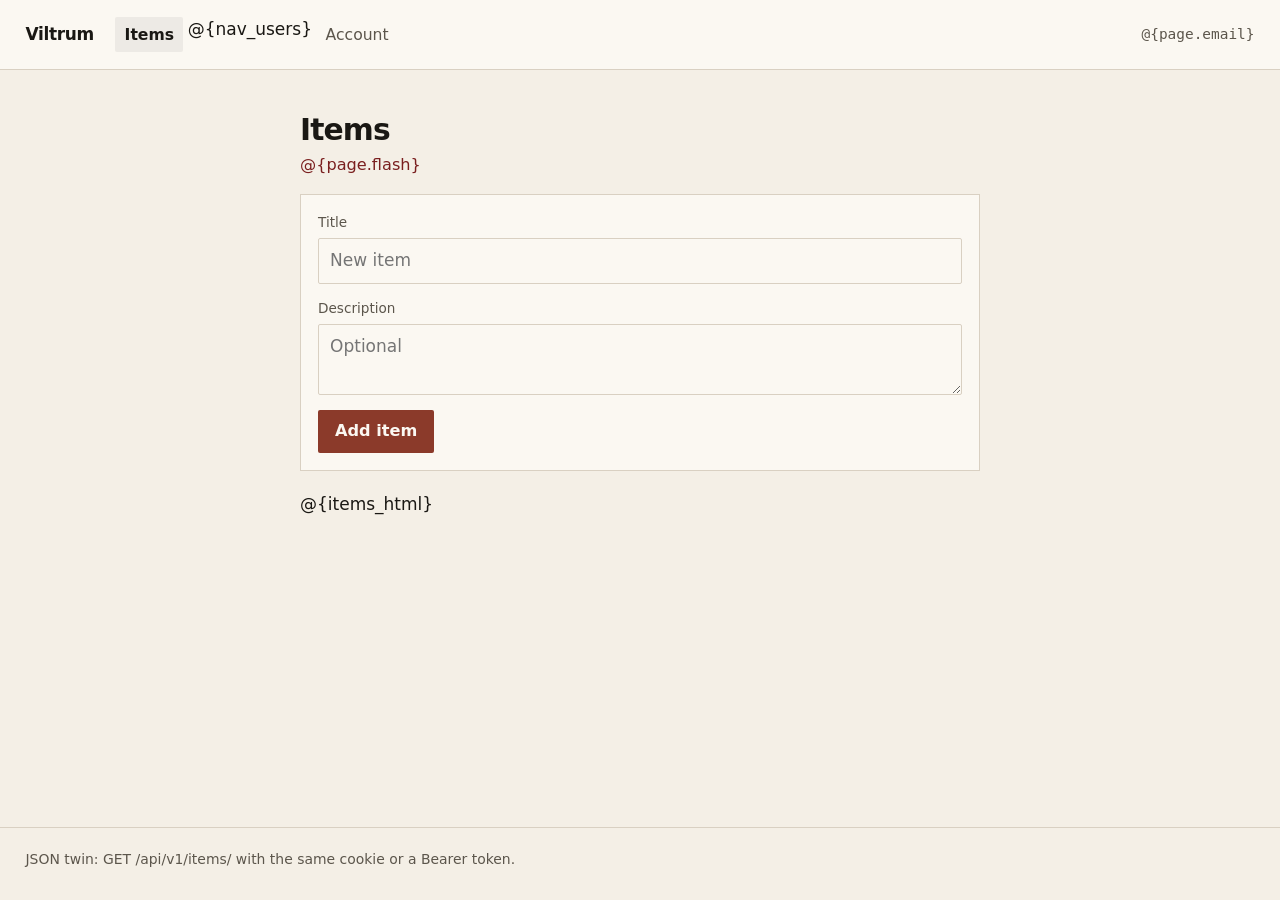
==== templates/items.html @ 5ee668ce "refactor: clean layered layout with SSR $tmpl views Split models/store/auth/respond/views and web vs" ====
<!DOCTYPE html>
<html lang="en">
<head>
  <meta charset="utf-8" />
  <meta name="viewport" content="width=device-width, initial-scale=1" />
  <title>@{page.title} · Viltrum</title>
  <link rel="stylesheet" href="/static/style.css" />
</head>
<body>
  <div class="shell">
    <header class="top">
      <a class="mark" href="/items">Viltrum</a>
      <nav class="nav">
        <a class="nav-link is-active" href="/items">Items</a>
        @{nav_users}
        <a class="nav-link" href="/account">Account</a>
      </nav>
      <span class="top-end">@{page.email}</span>
    </header>
    <main class="main">
      <h1>Items</h1>
      <p class="flash">@{page.flash}</p>
      <form class="form card" method="post" action="/items">
        <label>
          <span>Title</span>
          <input name="title" required maxlength="200" placeholder="New item" />
        </label>
        <label>
          <span>Description</span>
          <textarea name="description" rows="2" maxlength="2000" placeholder="Optional"></textarea>
        </label>
        <button type="submit" class="btn">Add item</button>
      </form>
      <ul class="list">
        @{items_html}
      </ul>
    </main>
    <footer class="foot">
      <p>JSON twin: GET /api/v1/items/ with the same cookie or a Bearer token.</p>
    </footer>
  </div>
</body>
</html>
---- static/style.css ----
/* System stack. Warm ink on bone — no stock SaaS kit. */
:root {
  --bg: #f4efe6;
  --ink: #1a1814;
  --muted: #5c564c;
  --line: #d9d0c2;
  --surface: #fbf8f2;
  --accent: #8b3a2a;
  --accent-ink: #fbf8f2;
  --danger: #7a1f1f;
  --font: ui-sans-serif, system-ui, -apple-system, "Segoe UI", sans-serif;
  --mono: ui-monospace, "Cascadia Code", "SF Mono", Menlo, monospace;
  --max: 40rem;
  --radius: 2px;
}

*,
*::before,
*::after {
  box-sizing: border-box;
}

html {
  font-size: 17px;
}

body {
  margin: 0;
  min-height: 100vh;
  font-family: var(--font);
  color: var(--ink);
  background: var(--bg);
  line-height: 1.5;
}

.shell {
  min-height: 100vh;
  display: flex;
  flex-direction: column;
}

.top {
  display: flex;
  align-items: center;
  gap: 1.25rem;
  padding: 1rem 1.5rem;
  border-bottom: 1px solid var(--line);
  background: var(--surface);
}

.mark {
  font-weight: 650;
  letter-spacing: -0.02em;
  color: var(--ink);
  text-decoration: none;
}

.nav {
  display: flex;
  gap: 0.25rem;
  flex: 1;
}

.nav-link {
  color: var(--muted);
  text-decoration: none;
  font-size: 0.92rem;
  padding: 0.35rem 0.55rem;
  border-radius: var(--radius);
}

.nav-link:hover {
  color: var(--ink);
}

.nav-link.is-active {
  color: var(--ink);
  font-weight: 600;
  background: color-mix(in srgb, var(--ink) 6%, transparent);
}

.top-end {
  font-size: 0.85rem;
  color: var(--muted);
  font-family: var(--mono);
}

.main {
  flex: 1;
  width: min(100% - 2rem, var(--max));
  margin: 0 auto;
  padding: 2.5rem 0 3rem;
}

.main.narrow {
  max-width: 24rem;
}

h1 {
  margin: 0 0 0.35rem;
  font-size: 1.75rem;
  font-weight: 650;
  letter-spacing: -0.03em;
  line-height: 1.15;
}

.lead {
  margin: 0 0 1.5rem;
  color: var(--muted);
}

.lead code,
.foot code {
  font-family: var(--mono);
  font-size: 0.85em;
}

.row {
  display: flex;
  align-items: center;
  justify-content: space-between;
  margin-bottom: 1rem;
}

.form {
  display: flex;
  flex-direction: column;
  gap: 0.85rem;
}

.form label {
  display: flex;
  flex-direction: column;
  gap: 0.3rem;
}

.form label span {
  font-size: 0.8rem;
  color: var(--muted);
}

input,
textarea {
  font: inherit;
  color: var(--ink);
  background: var(--surface);
  border: 1px solid var(--line);
  border-radius: var(--radius);
  padding: 0.55rem 0.65rem;
  width: 100%;
}

input:focus,
textarea:focus,
button:focus-visible {
  outline: 2px solid var(--ink);
  outline-offset: 2px;
}

textarea {
  resize: vertical;
  min-height: 3.5rem;
}

.btn {
  appearance: none;
  border: 0;
  font: inherit;
  font-weight: 600;
  font-size: 0.95rem;
  padding: 0.55rem 1rem;
  border-radius: var(--radius);
  background: var(--accent);
  color: var(--accent-ink);
  cursor: pointer;
  align-self: flex-start;
}

.btn:hover {
  filter: brightness(1.05);
}

.btn-quiet {
  background: transparent;
  color: var(--ink);
  border: 1px solid var(--line);
}

.btn-quiet:hover {
  filter: none;
  background: color-mix(in srgb, var(--ink) 5%, transparent);
}

.btn-danger {
  background: transparent;
  color: var(--danger);
  border: 1px solid color-mix(in srgb, var(--danger) 35%, var(--line));
  font-weight: 500;
  font-size: 0.85rem;
  padding: 0.3rem 0.55rem;
}

.btn-danger:hover {
  filter: none;
  background: color-mix(in srgb, var(--danger) 8%, transparent);
}

.card {
  padding: 1rem;
  margin-bottom: 1.25rem;
  background: var(--surface);
  border: 1px solid var(--line);
}

.list {
  list-style: none;
  margin: 0;
  padding: 0;
}

.list li {
  display: grid;
  grid-template-columns: 1fr auto;
  gap: 0.35rem 1rem;
  padding: 0.85rem 0;
  border-bottom: 1px solid var(--line);
}

.list li:last-child {
  border-bottom: 0;
}

.list .title {
  font-weight: 600;
}

.list .desc {
  grid-column: 1 / -1;
  color: var(--muted);
  font-size: 0.92rem;
  margin: 0;
}

.tag {
  font-family: var(--mono);
  font-size: 0.75rem;
  color: var(--muted);
}

.inline {
  margin: 0;
}

.flash {
  color: var(--danger);
  font-size: 0.95rem;
  margin: 0 0 1rem;
}

.meta {
  margin: 0 0 1.5rem;
  display: grid;
  grid-template-columns: 7rem 1fr;
  gap: 0.4rem 0.75rem;
}

.meta dt {
  color: var(--muted);
  margin: 0;
}

.meta dd {
  margin: 0;
  font-family: var(--mono);
  font-size: 0.88rem;
}

.foot {
  padding: 1.25rem 1.5rem 1.75rem;
  border-top: 1px solid var(--line);
  color: var(--muted);
  font-size: 0.82rem;
}

.foot p {
  margin: 0;
  max-width: 48rem;
}

.foot a {
  color: var(--ink);
}

@media (max-width: 520px) {
  .top {
    flex-wrap: wrap;
  }

  .nav {
    order: 3;
    width: 100%;
  }

  .list li {
    grid-template-columns: 1fr;
  }
}
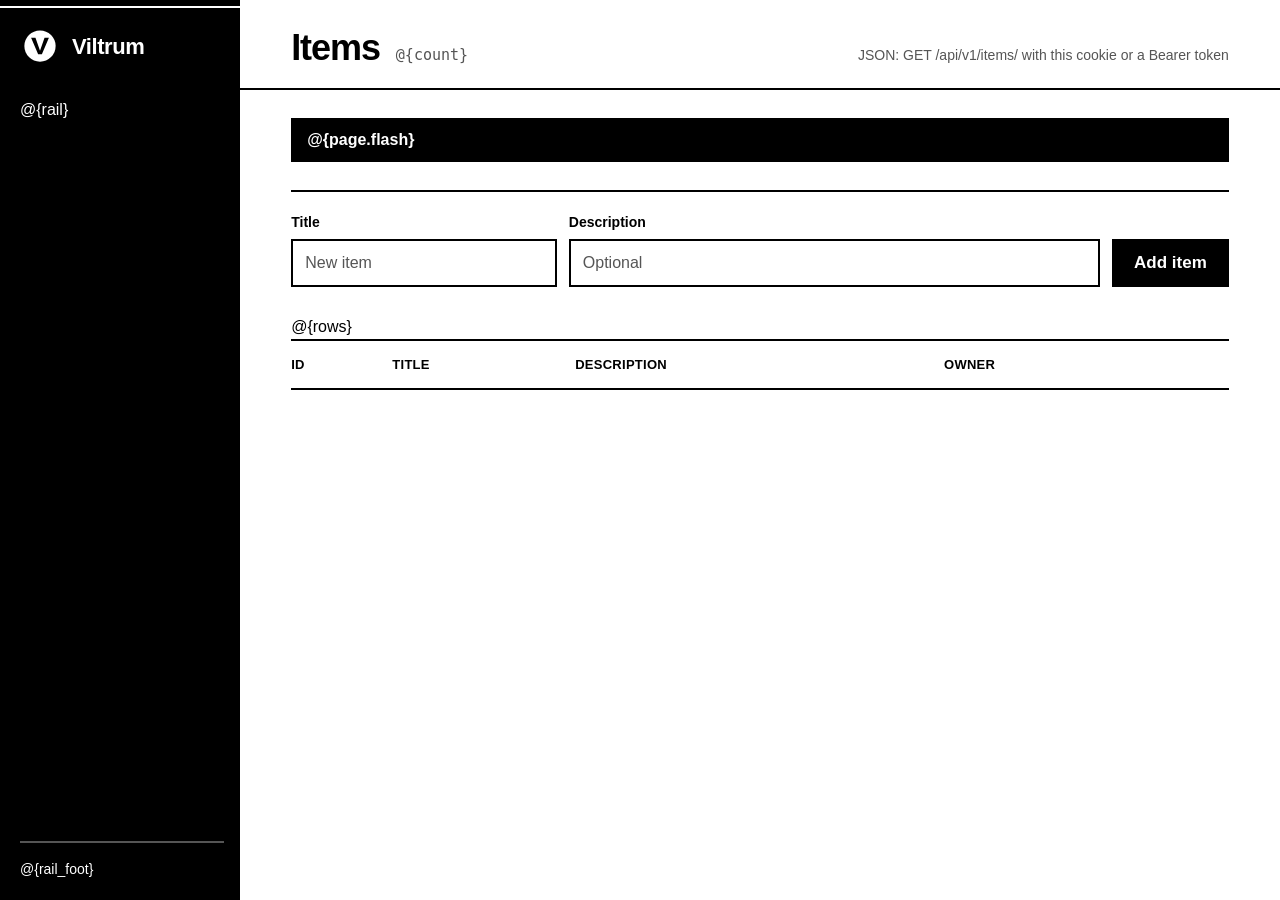
==== commit 68074a8e: "feat: Viltrum landing page and a black-and-white admin dashboard - `/` is now a landing page for Vil" ====
--- a/templates/items.html
+++ b/templates/items.html
@@ -3,41 +3,42 @@
 <head>
   <meta charset="utf-8" />
   <meta name="viewport" content="width=device-width, initial-scale=1" />
-  <title>@{page.title} · Viltrum</title>
+  <title>@{page.title} · Viltrum dashboard</title>
+  <link rel="icon" href="/static/logo.svg" type="image/svg+xml" />
   <link rel="stylesheet" href="/static/style.css" />
 </head>
-<body>
-  <div class="shell">
-    <header class="top">
-      <a class="mark" href="/items">Viltrum</a>
-      <nav class="nav">
-        <a class="nav-link is-active" href="/items">Items</a>
-        @{nav_users}
-        <a class="nav-link" href="/account">Account</a>
-      </nav>
-      <span class="top-end">@{page.email}</span>
+<body class="app">
+  <aside class="rail">
+    <a class="brand" href="/"><img src="/static/logo.svg" alt="" width="40" height="40" />Viltrum</a>
+    <nav class="rail-nav" aria-label="Dashboard">@{rail}</nav>
+    <div class="rail-foot">@{rail_foot}</div>
+  </aside>
+  <div class="work">
+    <header class="bar">
+      <h1>Items</h1>
+      <span class="count">@{count}</span>
+      <span class="api">JSON: GET /api/v1/items/ with this cookie or a Bearer token</span>
     </header>
-    <main class="main">
-      <h1>Items</h1>
-      <p class="flash">@{page.flash}</p>
-      <form class="form card" method="post" action="/items">
-        <label>
+    <main class="pane">
+      <p class="flash" role="status">@{page.flash}</p>
+      <form class="composer" method="post" action="/items">
+        <label class="field">
           <span>Title</span>
           <input name="title" required maxlength="200" placeholder="New item" />
         </label>
-        <label>
+        <label class="field">
           <span>Description</span>
-          <textarea name="description" rows="2" maxlength="2000" placeholder="Optional"></textarea>
+          <input name="description" maxlength="2000" placeholder="Optional" />
         </label>
-        <button type="submit" class="btn">Add item</button>
+        <button type="submit" class="plate">Add item</button>
       </form>
-      <ul class="list">
-        @{items_html}
-      </ul>
+      <div class="table-wrap">
+        <table>
+          <thead><tr><th>Id</th><th>Title</th><th>Description</th><th class="opt">Owner</th><th><span class="sr-only">Actions</span></th></tr></thead>
+          <tbody>@{rows}</tbody>
+        </table>
+      </div>
     </main>
-    <footer class="foot">
-      <p>JSON twin: GET /api/v1/items/ with the same cookie or a Bearer token.</p>
-    </footer>
   </div>
 </body>
 </html>
--- a/static/style.css
+++ b/static/style.css
@@ -1,17 +1,16 @@
-/* System stack. Warm ink on bone — no stock SaaS kit. */
+/* Viltrum signage: the logo's black and white, square corners, solid rules. */
 :root {
-  --bg: #f4efe6;
-  --ink: #1a1814;
-  --muted: #5c564c;
-  --line: #d9d0c2;
-  --surface: #fbf8f2;
-  --accent: #8b3a2a;
-  --accent-ink: #fbf8f2;
-  --danger: #7a1f1f;
-  --font: ui-sans-serif, system-ui, -apple-system, "Segoe UI", sans-serif;
-  --mono: ui-monospace, "Cascadia Code", "SF Mono", Menlo, monospace;
-  --max: 40rem;
-  --radius: 2px;
+  --ink: #000;
+  --paper: #fff;
+  --mute: #555;
+  --mute-dark: #a3a3a3;
+  --hair: #d6d6d6;
+  --wash: #f2f2f2;
+  --sans: "Helvetica Neue", Helvetica, "Nimbus Sans", Arial, sans-serif;
+  --mono: ui-monospace, "SF Mono", "Cascadia Mono", Menlo, Consolas, monospace;
+  --gutter: clamp(1rem, 4vw, 4rem);
+  --rail: 15rem;
+  color-scheme: light;
 }
 
 *,
@@ -21,287 +20,1110 @@
 }
 
 html {
-  font-size: 17px;
+  font-size: 16px;
+  -webkit-text-size-adjust: 100%;
 }
 
 body {
   margin: 0;
-  min-height: 100vh;
-  font-family: var(--font);
+  font-family: var(--sans);
   color: var(--ink);
-  background: var(--bg);
+  background: var(--paper);
   line-height: 1.5;
 }
 
-.shell {
-  min-height: 100vh;
-  display: flex;
-  flex-direction: column;
-}
-
-.top {
-  display: flex;
+::selection {
+  background: var(--ink);
+  color: var(--paper);
+}
+
+a {
+  color: inherit;
+  text-underline-offset: 0.2em;
+  text-decoration-thickness: 1px;
+}
+
+a:hover {
+  text-decoration-thickness: 2px;
+}
+
+:focus-visible {
+  outline: 3px solid var(--ink);
+  outline-offset: 2px;
+}
+
+code,
+.mono {
+  font-family: var(--mono);
+  font-size: 0.9em;
+  font-variant-numeric: tabular-nums;
+}
+
+h1,
+h2,
+h3 {
+  margin: 0;
+  font-weight: 700;
+  letter-spacing: -0.02em;
+  line-height: 1.1;
+  text-wrap: balance;
+}
+
+p {
+  margin: 0;
+}
+
+[hidden] {
+  display: none !important;
+}
+
+.sr-only {
+  position: absolute;
+  width: 1px;
+  height: 1px;
+  overflow: hidden;
+  clip-path: inset(50%);
+  white-space: nowrap;
+}
+
+/* ---- Shared parts ---------------------------------------------------- */
+
+.brand {
+  display: inline-flex;
   align-items: center;
-  gap: 1.25rem;
-  padding: 1rem 1.5rem;
-  border-bottom: 1px solid var(--line);
-  background: var(--surface);
-}
-
-.mark {
-  font-weight: 650;
+  gap: 0.75rem;
+  font-weight: 700;
+  font-size: 1.375rem;
   letter-spacing: -0.02em;
+  text-decoration: none;
+  color: var(--paper);
+}
+
+.brand img {
+  width: 2.5rem;
+  height: 2.5rem;
+  display: block;
+}
+
+/* A plate is a sign: square, solid, one action. */
+.plate {
+  appearance: none;
+  display: inline-flex;
+  align-items: center;
+  gap: 0.75rem;
+  min-height: 3rem;
+  padding: 0 1.25rem;
+  border: 2px solid var(--ink);
+  border-radius: 0;
+  background: var(--ink);
+  color: var(--paper);
+  font: inherit;
+  font-weight: 700;
+  font-size: 1.0625rem;
+  text-decoration: none;
+  cursor: pointer;
+  transition: background-color 120ms ease-out, color 120ms ease-out;
+}
+
+.plate svg {
+  width: 1.25rem;
+  height: 1.25rem;
+  flex: none;
+  transition: transform 160ms cubic-bezier(0.16, 1, 0.3, 1);
+}
+
+.plate:hover {
+  background: var(--paper);
   color: var(--ink);
-  text-decoration: none;
-}
-
-.nav {
-  display: flex;
-  gap: 0.25rem;
-  flex: 1;
-}
-
-.nav-link {
-  color: var(--muted);
-  text-decoration: none;
-  font-size: 0.92rem;
-  padding: 0.35rem 0.55rem;
-  border-radius: var(--radius);
-}
-
-.nav-link:hover {
+}
+
+.plate:hover svg {
+  transform: translateX(3px);
+}
+
+.plate:disabled {
+  cursor: progress;
+  background: var(--wash);
+  color: var(--mute);
+  border-color: var(--hair);
+}
+
+.plate-quiet {
+  background: var(--paper);
   color: var(--ink);
 }
 
-.nav-link.is-active {
+.plate-quiet:hover {
+  background: var(--ink);
+  color: var(--paper);
+}
+
+/* On black the plate inverts. */
+.band .plate,
+.rail .plate {
+  background: var(--paper);
   color: var(--ink);
-  font-weight: 600;
-  background: color-mix(in srgb, var(--ink) 6%, transparent);
-}
-
-.top-end {
-  font-size: 0.85rem;
-  color: var(--muted);
-  font-family: var(--mono);
-}
-
-.main {
-  flex: 1;
-  width: min(100% - 2rem, var(--max));
-  margin: 0 auto;
-  padding: 2.5rem 0 3rem;
-}
-
-.main.narrow {
-  max-width: 24rem;
-}
-
-h1 {
-  margin: 0 0 0.35rem;
-  font-size: 1.75rem;
-  font-weight: 650;
-  letter-spacing: -0.03em;
-  line-height: 1.15;
-}
-
-.lead {
-  margin: 0 0 1.5rem;
-  color: var(--muted);
-}
-
-.lead code,
-.foot code {
-  font-family: var(--mono);
-  font-size: 0.85em;
-}
-
-.row {
-  display: flex;
-  align-items: center;
-  justify-content: space-between;
-  margin-bottom: 1rem;
-}
-
-.form {
-  display: flex;
-  flex-direction: column;
-  gap: 0.85rem;
-}
-
-.form label {
-  display: flex;
-  flex-direction: column;
-  gap: 0.3rem;
-}
-
-.form label span {
-  font-size: 0.8rem;
-  color: var(--muted);
+  border-color: var(--paper);
+}
+
+.band .plate:hover,
+.rail .plate:hover {
+  background: var(--ink);
+  color: var(--paper);
+}
+
+.band :focus-visible,
+.rail :focus-visible,
+.strip :focus-visible,
+.foot :focus-visible {
+  outline-color: var(--paper);
 }
 
 input,
 textarea {
   font: inherit;
   color: var(--ink);
-  background: var(--surface);
-  border: 1px solid var(--line);
-  border-radius: var(--radius);
-  padding: 0.55rem 0.65rem;
+  background: var(--paper);
+  border: 2px solid var(--ink);
+  border-radius: 0;
+  padding: 0 0.75rem;
+  min-height: 3rem;
   width: 100%;
 }
 
-input:focus,
-textarea:focus,
-button:focus-visible {
-  outline: 2px solid var(--ink);
-  outline-offset: 2px;
-}
-
 textarea {
+  padding-block: 0.65rem;
   resize: vertical;
-  min-height: 3.5rem;
-}
-
-.btn {
+}
+
+input::placeholder,
+textarea::placeholder {
+  color: var(--mute);
+}
+
+input:focus-visible,
+textarea:focus-visible {
+  outline-offset: 0;
+}
+
+.field {
+  display: grid;
+  gap: 0.375rem;
+}
+
+.field > span {
+  font-size: 0.875rem;
+  font-weight: 700;
+}
+
+/* ---- Landing ---------------------------------------------------------- */
+
+.band {
+  display: flex;
+  align-items: center;
+  gap: 2rem;
+  padding: 0 var(--gutter);
+  min-height: 6.5rem;
+  background: var(--ink);
+  color: var(--paper);
+  border-top: 6px solid var(--ink);
+  box-shadow: inset 0 2px 0 var(--paper);
+}
+
+.band .brand {
+  font-size: 2rem;
+  gap: 1rem;
+}
+
+.band .brand img {
+  width: 3.5rem;
+  height: 3.5rem;
+}
+
+.band-nav {
+  display: flex;
+  gap: 1.75rem;
+  margin-left: auto;
+  font-weight: 700;
+}
+
+.band-nav a {
+  text-decoration: none;
+}
+
+.band-nav a:hover {
+  text-decoration: underline;
+}
+
+.first {
+  min-height: calc(100svh - 6.5rem);
+  display: grid;
+  grid-template-columns: minmax(0, 1fr);
+  grid-template-rows: 1fr auto auto;
+}
+
+.hero {
+  padding: clamp(2rem, 4vh, 4.5rem) var(--gutter) clamp(1.5rem, 3vh, 3rem);
+  display: grid;
+  grid-template-columns: minmax(0, 1fr);
+  align-content: center;
+  gap: 1.5rem;
+}
+
+.hero h1 {
+  font-size: clamp(2.75rem, 7vw, 5.25rem);
+  letter-spacing: -0.04em;
+  line-height: 0.95;
+  font-weight: 800;
+}
+
+.lede {
+  font-size: clamp(1.125rem, 1.6vw, 1.375rem);
+  max-width: 44rem;
+  line-height: 1.45;
+}
+
+.actions {
+  display: flex;
+  flex-wrap: wrap;
+  align-items: stretch;
+  gap: 1rem;
+}
+
+.actions form {
+  margin: 0;
+}
+
+.clone {
+  display: inline-flex;
+  min-width: 0;
+  align-items: stretch;
+  border: 2px solid var(--ink);
+  min-height: 3rem;
+  max-width: 100%;
+}
+
+.clone code {
+  display: flex;
+  align-items: center;
+  padding: 0 1rem;
+  white-space: nowrap;
+  overflow-x: auto;
+  font-size: 0.875rem;
+}
+
+.clone button {
   appearance: none;
   border: 0;
+  border-left: 2px solid var(--ink);
+  border-radius: 0;
+  background: var(--paper);
+  color: var(--ink);
   font: inherit;
-  font-weight: 600;
-  font-size: 0.95rem;
-  padding: 0.55rem 1rem;
-  border-radius: var(--radius);
-  background: var(--accent);
-  color: var(--accent-ink);
+  font-weight: 700;
+  padding: 0 1rem;
   cursor: pointer;
-  align-self: flex-start;
-}
-
-.btn:hover {
-  filter: brightness(1.05);
-}
-
-.btn-quiet {
-  background: transparent;
-  color: var(--ink);
-  border: 1px solid var(--line);
-}
-
-.btn-quiet:hover {
-  filter: none;
-  background: color-mix(in srgb, var(--ink) 5%, transparent);
-}
-
-.btn-danger {
-  background: transparent;
-  color: var(--danger);
-  border: 1px solid color-mix(in srgb, var(--danger) 35%, var(--line));
-  font-weight: 500;
-  font-size: 0.85rem;
-  padding: 0.3rem 0.55rem;
-}
-
-.btn-danger:hover {
-  filter: none;
-  background: color-mix(in srgb, var(--danger) 8%, transparent);
-}
-
-.card {
-  padding: 1rem;
-  margin-bottom: 1.25rem;
-  background: var(--surface);
-  border: 1px solid var(--line);
-}
-
-.list {
-  list-style: none;
+}
+
+.clone button:hover {
+  background: var(--ink);
+  color: var(--paper);
+}
+
+.note {
+  color: var(--mute);
+  font-size: 0.9375rem;
+}
+
+/* The line: a request's trip, five stops on one black rule. */
+.route {
+  padding: 0 var(--gutter) clamp(1.75rem, 4vh, 2.75rem);
+}
+
+.route-head {
+  display: flex;
+  flex-wrap: wrap;
+  align-items: center;
+  gap: 1rem 1.5rem;
+  margin-bottom: 1.75rem;
+}
+
+.route-head h2 {
+  display: flex;
+  align-items: center;
+  gap: 0.75rem;
+  font-size: 1.25rem;
+}
+
+.route-head h2 img {
+  width: 2rem;
+  height: 2rem;
+}
+
+.line output {
+  min-height: 1.5rem;
+  margin-top: 0.5rem;
+  font-family: var(--mono);
+  font-size: 0.9375rem;
+  font-weight: 700;
+  font-variant-numeric: tabular-nums;
+}
+
+
+.line {
+  --stops: 5;
+  position: relative;
+  display: grid;
+  grid-template-columns: repeat(var(--stops), 1fr);
   margin: 0;
   padding: 0;
-}
-
-.list li {
-  display: grid;
-  grid-template-columns: 1fr auto;
-  gap: 0.35rem 1rem;
-  padding: 0.85rem 0;
-  border-bottom: 1px solid var(--line);
-}
-
-.list li:last-child {
+  list-style: none;
+}
+
+.line::before {
+  content: "";
+  position: absolute;
+  left: 0;
+  right: 0;
+  top: 0.875rem;
+  height: 6px;
+  background: var(--ink);
+}
+
+.line li {
+  position: relative;
+  display: grid;
+  align-content: start;
+  gap: 0.25rem;
+  padding-right: 1.5rem;
+}
+
+.stop {
+  width: 2.25rem;
+  height: 2.25rem;
+  border-radius: 50%;
+  border: 6px solid var(--ink);
+  background: var(--paper);
+  margin-bottom: 0.75rem;
+  position: relative;
+  z-index: 1;
+}
+
+.line b {
+  font-size: 1.5rem;
+  letter-spacing: -0.02em;
+  line-height: 1.1;
+}
+
+.line li > b + span {
+  color: var(--mute);
+  font-size: 0.9375rem;
+  line-height: 1.4;
+}
+
+.line .rider {
+  position: absolute;
+  top: 0.125rem;
+  left: 0;
+  right: 0;
+  height: 2rem;
+  padding: 0;
+  opacity: 0;
+  pointer-events: none;
+  z-index: 2;
+}
+
+.line .rider::before,
+.line .rider::after {
+  content: "";
+  position: absolute;
+  top: 0;
+  left: 0.125rem;
+  width: 2rem;
+  height: 2rem;
+  border-radius: 50%;
+  background: var(--ink);
+}
+
+.line .rider::after {
+  top: 0.5rem;
+  left: 0.625rem;
+  width: 1rem;
+  height: 1rem;
+  background: var(--paper);
+}
+
+/* 900ms over four gaps: the rider reaches stop i at i * 225ms, when it lights. */
+.line.go .rider {
+  animation: ride 900ms linear forwards;
+}
+
+.line.go .stop {
+  animation: lit 1ms linear forwards;
+  animation-delay: calc(var(--i) * 225ms);
+}
+
+@keyframes ride {
+  0% { opacity: 1; transform: translateX(0); }
+  100% { opacity: 1; transform: translateX(calc(100% * (var(--stops) - 1) / var(--stops))); }
+}
+
+@keyframes lit {
+  to { background: var(--ink); }
+}
+
+/* The departure strip: live facts, read from this process. */
+.strip {
+  display: flex;
+  flex-wrap: wrap;
+  gap: 0.5rem 2.25rem;
+  align-items: center;
+  padding: 1rem var(--gutter);
+  background: var(--ink);
+  color: var(--paper);
+  font-size: 1.25rem;
+}
+
+.strip span {
+  color: var(--mute-dark);
+}
+
+.strip span b {
+  color: var(--paper);
+  font-family: var(--mono);
+  font-weight: 700;
+  font-variant-numeric: tabular-nums;
+}
+
+/* Below the fold the line keeps running down the left edge. */
+.stops {
+  margin: 0 var(--gutter);
+  border-left: 6px solid var(--ink);
+}
+
+.section {
+  --top: clamp(3rem, 8vh, 5.5rem);
+  position: relative;
+  padding: var(--top) 0 clamp(2.5rem, 6vh, 4rem) clamp(1.5rem, 4vw, 3.5rem);
+  display: grid;
+  grid-template-columns: minmax(0, 22rem) minmax(0, 1fr);
+  gap: 1.5rem clamp(2rem, 5vw, 5rem);
+  border-bottom: 2px solid var(--ink);
+}
+
+.section:last-child {
   border-bottom: 0;
 }
 
-.list .title {
-  font-weight: 600;
-}
-
-.list .desc {
-  grid-column: 1 / -1;
-  color: var(--muted);
-  font-size: 0.92rem;
+.section::before {
+  content: "";
+  position: absolute;
+  left: calc(-1.125rem - 3px);
+  top: calc(var(--top) - 0.125rem);
+  width: 2.25rem;
+  height: 2.25rem;
+  border-radius: 50%;
+  border: 6px solid var(--ink);
+  background: var(--paper);
+}
+
+.section h2 {
+  font-size: clamp(1.875rem, 3.4vw, 3rem);
+  letter-spacing: -0.035em;
+}
+
+.section-text {
+  display: grid;
+  gap: 1rem;
+  align-content: start;
+  max-width: 34rem;
+}
+
+.section-text p {
+  color: var(--mute);
+}
+
+.section-text p strong {
+  color: var(--ink);
+}
+
+pre {
   margin: 0;
+  align-self: start;
+  min-width: 0;
+  padding: 1.5rem;
+  background: var(--ink);
+  color: var(--paper);
+  overflow-x: auto;
+  font-family: var(--mono);
+  font-size: 0.9375rem;
+  line-height: 1.6;
+  tab-size: 4;
+}
+
+pre ::selection,
+pre::selection {
+  background: var(--paper);
+  color: var(--ink);
+}
+
+.spec {
+  margin: 0;
+  display: grid;
+  grid-template-columns: minmax(7.5rem, max-content) 1fr;
+  border-top: 2px solid var(--ink);
+}
+
+.spec dt,
+.spec dd {
+  margin: 0;
+  padding: 0.875rem 0;
+  border-bottom: 1px solid var(--hair);
+}
+
+.spec dt {
+  font-weight: 700;
+  padding-right: 1.5rem;
+}
+
+.spec dd {
+  color: var(--mute);
+}
+
+.spec dd code {
+  color: var(--ink);
+}
+
+.foot {
+  display: flex;
+  flex-wrap: wrap;
+  gap: 1rem 2rem;
+  align-items: center;
+  padding: 1.75rem var(--gutter);
+  background: var(--ink);
+  color: var(--mute-dark);
+  font-size: 0.9375rem;
+}
+
+.foot a {
+  color: var(--paper);
+}
+
+.foot .brand {
+  font-size: 1.125rem;
+}
+
+.foot .brand img {
+  width: 2rem;
+  height: 2rem;
+}
+
+/* ---- Dashboard ------------------------------------------------------- */
+
+.app {
+  display: grid;
+  grid-template-columns: var(--rail) minmax(0, 1fr);
+  min-height: 100vh;
+}
+
+.rail {
+  position: sticky;
+  top: 0;
+  height: 100vh;
+  display: flex;
+  flex-direction: column;
+  gap: 2rem;
+  padding: 1.25rem 1rem 1.25rem 1.25rem;
+  background: var(--ink);
+  color: var(--paper);
+  border-top: 6px solid var(--ink);
+  box-shadow: inset 0 2px 0 var(--paper);
+}
+
+.rail-nav {
+  display: grid;
+  gap: 0.25rem;
+}
+
+.rail-link {
+  display: flex;
+  align-items: center;
+  gap: 0.75rem;
+  min-height: 2.75rem;
+  padding: 0 0.5rem;
+  font-weight: 700;
+  font-size: 1.0625rem;
+  text-decoration: none;
+  color: var(--mute-dark);
+}
+
+.rail-link .disc {
+  width: 1rem;
+  height: 1rem;
+  border-radius: 50%;
+  border: 3px solid currentColor;
+  flex: none;
+}
+
+a.rail-link:hover {
+  color: var(--paper);
+}
+
+.rail-link[aria-current="page"] {
+  color: var(--paper);
+}
+
+.rail-link[aria-current="page"] .disc {
+  background: var(--paper);
+  border-color: var(--paper);
+}
+
+.rail-link.is-locked {
+  color: var(--mute-dark);
+  cursor: not-allowed;
+}
+
+.disc {
+  position: relative;
+}
+
+/* A barred disc: the stop exists, the line is closed. */
+.is-locked .disc::after,
+.closed .disc::after {
+  content: "";
+  position: absolute;
+  left: 50%;
+  top: 50%;
+  width: 150%;
+  height: 3px;
+  background: currentColor;
+  transform: translate(-50%, -50%) rotate(-45deg);
+}
+
+.rail-foot {
+  margin-top: auto;
+  display: grid;
+  gap: 0.75rem;
+  padding-top: 1rem;
+  border-top: 2px solid var(--mute);
+  font-size: 0.875rem;
+}
+
+.rail-foot .who {
+  color: var(--mute-dark);
+  overflow-wrap: anywhere;
+}
+
+.rail-foot form {
+  margin: 0;
+}
+
+.rail-foot .plate {
+  min-height: 2.5rem;
+  width: 100%;
+  justify-content: center;
+  font-size: 0.9375rem;
+}
+
+.rail-foot a {
+  color: var(--mute-dark);
+}
+
+.work {
+  min-width: 0;
+  display: flex;
+  flex-direction: column;
+}
+
+.bar {
+  display: flex;
+  flex-wrap: wrap;
+  align-items: baseline;
+  gap: 0.5rem 1rem;
+  padding: 1.75rem var(--gutter) 1.25rem;
+  border-bottom: 2px solid var(--ink);
+}
+
+.bar h1 {
+  font-size: 2.25rem;
+  letter-spacing: -0.03em;
+}
+
+.bar .count {
+  font-family: var(--mono);
+  font-size: 0.9375rem;
+  color: var(--mute);
+}
+
+.bar .api {
+  margin-left: auto;
+  font-size: 0.875rem;
+  color: var(--mute);
+}
+
+.pane {
+  flex: 1;
+  padding: 1.75rem var(--gutter) 3rem;
+  display: grid;
+  gap: 1.75rem;
+  align-content: start;
+}
+
+.flash {
+  display: flex;
+  align-items: center;
+  min-height: 2.75rem;
+  padding: 0.5rem 1rem;
+  background: var(--ink);
+  color: var(--paper);
+  font-weight: 700;
+}
+
+.flash:empty {
+  display: none;
+}
+
+.composer {
+  display: grid;
+  grid-template-columns: minmax(10rem, 1fr) minmax(12rem, 2fr) auto;
+  gap: 0.75rem;
+  align-items: end;
+  padding-top: 1.25rem;
+  border-top: 2px solid var(--ink);
+}
+
+.composer .plate {
+  justify-content: center;
+}
+
+.table-wrap {
+  overflow-x: auto;
+}
+
+table {
+  width: 100%;
+  border-collapse: collapse;
+  font-variant-numeric: tabular-nums;
+}
+
+th,
+td {
+  text-align: left;
+  vertical-align: top;
+  padding: 0.875rem 1rem 0.875rem 0;
+  border-bottom: 1px solid var(--hair);
+}
+
+th {
+  font-size: 0.8125rem;
+  font-weight: 700;
+  letter-spacing: 0.02em;
+  text-transform: uppercase;
+  border-top: 2px solid var(--ink);
+  border-bottom: 2px solid var(--ink);
+  white-space: nowrap;
+}
+
+td.num {
+  font-family: var(--mono);
+  font-size: 0.875rem;
+  width: 4rem;
+}
+
+td.strong {
+  font-weight: 700;
+}
+
+td.desc {
+  color: var(--mute);
+  overflow-wrap: anywhere;
+}
+
+td.act {
+  width: 1%;
+  padding-right: 0;
+  text-align: right;
+}
+
+td.act form {
+  margin: 0;
+}
+
+.row-btn {
+  appearance: none;
+  min-height: 2.25rem;
+  padding: 0 0.875rem;
+  border: 2px solid var(--ink);
+  border-radius: 0;
+  background: var(--paper);
+  color: var(--ink);
+  font: inherit;
+  font-size: 0.875rem;
+  font-weight: 700;
+  cursor: pointer;
+}
+
+.row-btn:hover {
+  background: var(--ink);
+  color: var(--paper);
+}
+
+td.empty {
+  padding: 2.5rem 0;
+  color: var(--mute);
 }
 
 .tag {
-  font-family: var(--mono);
-  font-size: 0.75rem;
-  color: var(--muted);
-}
-
-.inline {
+  display: inline-block;
+  padding: 0 0.5rem;
+  border: 2px solid var(--ink);
+  font-size: 0.8125rem;
+  font-weight: 700;
+}
+
+.tag.is-solid {
+  background: var(--ink);
+  color: var(--paper);
+}
+
+.meta {
   margin: 0;
-}
-
-.flash {
-  color: var(--danger);
-  font-size: 0.95rem;
-  margin: 0 0 1rem;
-}
-
-.meta {
-  margin: 0 0 1.5rem;
-  display: grid;
-  grid-template-columns: 7rem 1fr;
-  gap: 0.4rem 0.75rem;
-}
-
-.meta dt {
-  color: var(--muted);
-  margin: 0;
-}
-
+  display: grid;
+  grid-template-columns: 8rem 1fr;
+  max-width: 40rem;
+  border-top: 2px solid var(--ink);
+}
+
+.meta dt,
 .meta dd {
   margin: 0;
-  font-family: var(--mono);
-  font-size: 0.88rem;
-}
-
-.foot {
-  padding: 1.25rem 1.5rem 1.75rem;
-  border-top: 1px solid var(--line);
-  color: var(--muted);
-  font-size: 0.82rem;
-}
-
-.foot p {
-  margin: 0;
-  max-width: 48rem;
-}
-
-.foot a {
+  padding: 0.875rem 0;
+  border-bottom: 1px solid var(--hair);
+}
+
+.meta dt {
+  font-weight: 700;
+}
+
+.meta dd {
+  overflow-wrap: anywhere;
+}
+
+.hint {
+  max-width: 40rem;
+  display: grid;
+  gap: 0.75rem;
+}
+
+.hint p {
+  color: var(--mute);
+}
+
+/* Sign in: the dashboard, locked. */
+.signin {
+  display: grid;
+  grid-template-columns: minmax(0, 24rem) minmax(0, 1fr);
+  gap: 2rem clamp(2rem, 6vw, 6rem);
+  align-items: start;
+}
+
+.signin form {
+  display: grid;
+  gap: 1rem;
+}
+
+.signin .plate {
+  justify-content: space-between;
+}
+
+.locked {
+  display: grid;
+  gap: 0.75rem;
+  color: var(--mute);
+}
+
+.locked th {
+  color: var(--mute);
+  border-color: var(--hair);
+}
+
+td.closed {
+  padding: 1.25rem 0;
+  font-weight: 700;
   color: var(--ink);
 }
 
-@media (max-width: 520px) {
-  .top {
+td.closed .disc {
+  display: inline-block;
+  vertical-align: -0.125rem;
+  width: 1rem;
+  height: 1rem;
+  margin-right: 0.75rem;
+  border-radius: 50%;
+  border: 3px solid currentColor;
+}
+
+/* ---- Small screens --------------------------------------------------- */
+
+@media (max-width: 900px) {
+  .section,
+  .signin {
+    grid-template-columns: minmax(0, 1fr);
+  }
+
+  .locked {
+    display: none;
+  }
+
+  .composer {
+    grid-template-columns: minmax(0, 1fr);
+  }
+}
+
+@media (max-width: 760px) {
+  .band {
+    gap: 1rem;
+    min-height: 4.5rem;
+  }
+
+  .band .brand {
+    font-size: 1.375rem;
+    gap: 0.75rem;
+  }
+
+  .band .brand img {
+    width: 2.5rem;
+    height: 2.5rem;
+  }
+
+  .first {
+    min-height: calc(100svh - 4.5rem);
+  }
+
+  .strip {
+    font-size: 1rem;
+  }
+
+  .band-nav {
+    display: none;
+  }
+
+  .band .plate {
+    margin-left: auto;
+    min-height: 2.5rem;
+    padding: 0 0.875rem;
+    font-size: 0.9375rem;
+  }
+
+  .line {
+    grid-template-columns: 1fr;
+    gap: 1.25rem;
+  }
+
+  .line::before {
+    left: 0.9375rem;
+    right: auto;
+    top: 0;
+    bottom: 0;
+    width: 6px;
+    height: auto;
+  }
+
+  .line li {
+    grid-template-columns: 2.25rem 1fr;
+    column-gap: 1rem;
+    padding: 0;
+  }
+
+  .line li .stop {
+    grid-row: span 2;
+    margin: 0;
+  }
+
+  .line li > output {
+    grid-column: 2;
+  }
+
+  .line .rider {
+    display: none;
+  }
+
+  .app {
+    grid-template-columns: minmax(0, 1fr);
+    grid-template-rows: auto 1fr;
+  }
+
+  .rail {
+    position: static;
+    height: auto;
+    flex-direction: row;
     flex-wrap: wrap;
-  }
-
-  .nav {
+    align-items: center;
+    gap: 0.5rem 1.25rem;
+    padding: 0.75rem var(--gutter);
+  }
+
+  .rail .brand {
+    font-size: 1.125rem;
+  }
+
+  .rail .brand img {
+    width: 2rem;
+    height: 2rem;
+  }
+
+  .rail-nav {
     order: 3;
     width: 100%;
-  }
-
-  .list li {
-    grid-template-columns: 1fr;
-  }
-}
+    display: flex;
+    gap: 0.25rem 1.25rem;
+    overflow-x: auto;
+  }
+
+  .rail-link {
+    padding: 0;
+    min-height: 2.5rem;
+  }
+
+  .rail-foot {
+    margin: 0 0 0 auto;
+    padding: 0;
+    border: 0;
+    display: flex;
+    align-items: center;
+  }
+
+  .rail-foot .who {
+    display: none;
+  }
+
+  .rail-foot .plate {
+    width: auto;
+    padding: 0 0.75rem;
+  }
+
+  .bar .api {
+    margin-left: 0;
+    width: 100%;
+  }
+
+  .opt {
+    display: none;
+  }
+}
+
+@media (prefers-reduced-motion: reduce) {
+  *,
+  *::before,
+  *::after {
+    transition: none !important;
+  }
+
+  .line.go .rider {
+    animation: none;
+  }
+
+  .line.go .stop {
+    animation-delay: 0ms;
+  }
+}
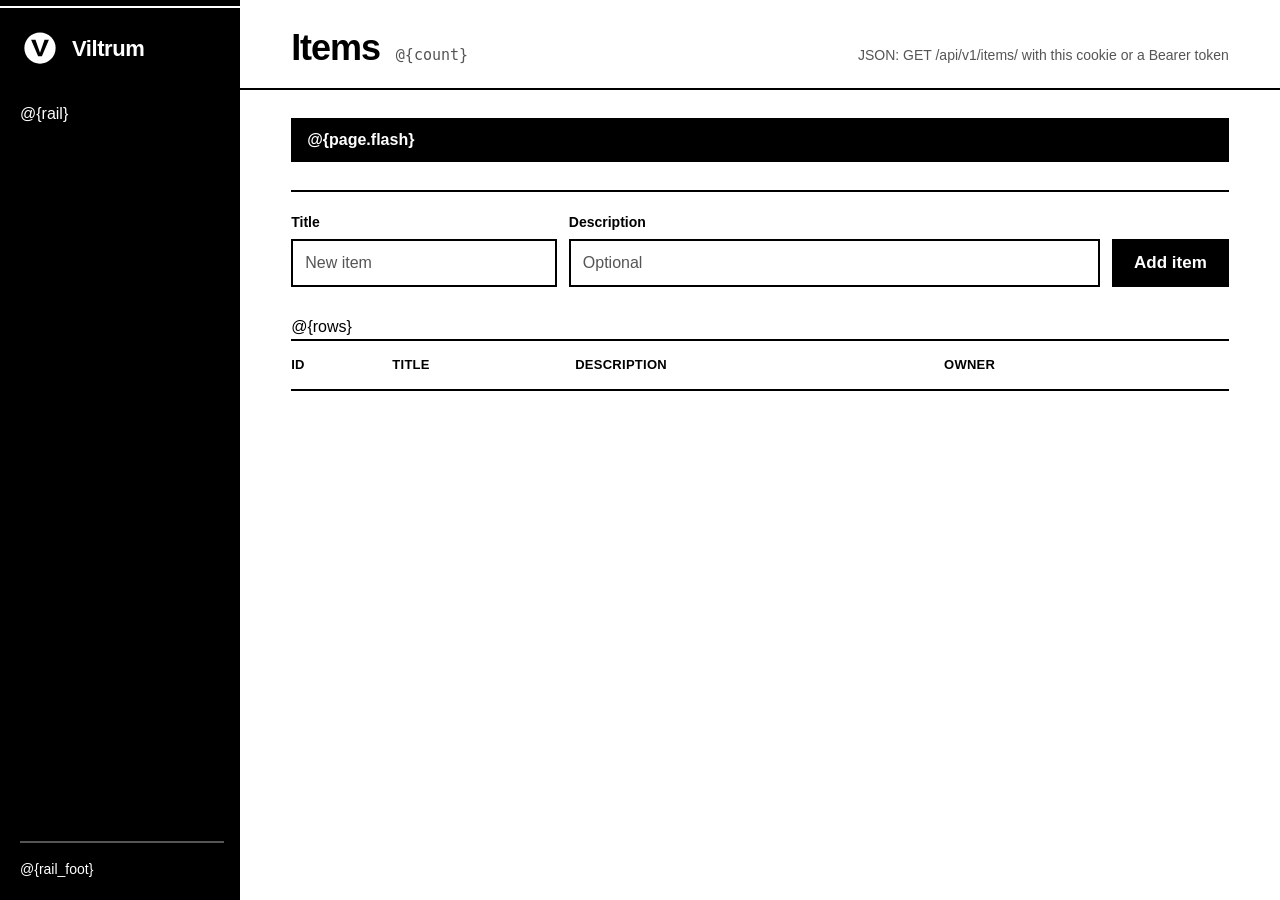
==== commit 547c9249: "feat: adapt the landing and dashboard to phones, tablets, wide screens and print - Phone: the dashbo" ====
--- a/templates/items.html
+++ b/templates/items.html
@@ -2,7 +2,7 @@
 <html lang="en">
 <head>
   <meta charset="utf-8" />
-  <meta name="viewport" content="width=device-width, initial-scale=1" />
+  <meta name="viewport" content="width=device-width, initial-scale=1, viewport-fit=cover" />
   <title>@{page.title} · Viltrum dashboard</title>
   <link rel="icon" href="/static/logo.svg" type="image/svg+xml" />
   <link rel="stylesheet" href="/static/style.css" />
--- a/static/style.css
+++ b/static/style.css
@@ -8,7 +8,12 @@
   --wash: #f2f2f2;
   --sans: "Helvetica Neue", Helvetica, "Nimbus Sans", Arial, sans-serif;
   --mono: ui-monospace, "SF Mono", "Cascadia Mono", Menlo, Consolas, monospace;
-  --gutter: clamp(1rem, 4vw, 4rem);
+  --max: 96rem;
+  /* Fluid on small screens; on wide ones it centers a --max column (percent
+     resolves against the element's own container, so the dashboard's work
+     area centers inside itself); never under a notch. */
+  --gutter: max(clamp(1rem, 4vw, 4rem), calc((100% - var(--max)) / 2),
+    env(safe-area-inset-left), env(safe-area-inset-right));
   --rail: 15rem;
   color-scheme: light;
 }
@@ -43,10 +48,6 @@
   text-decoration-thickness: 1px;
 }
 
-a:hover {
-  text-decoration-thickness: 2px;
-}
-
 :focus-visible {
   outline: 3px solid var(--ink);
   outline-offset: 2px;
@@ -75,6 +76,10 @@
 
 [hidden] {
   display: none !important;
+}
+
+.label-short {
+  display: none;
 }
 
 .sr-only {
@@ -95,6 +100,7 @@
   font-weight: 700;
   font-size: 1.375rem;
   letter-spacing: -0.02em;
+  min-height: 2.75rem;
   text-decoration: none;
   color: var(--paper);
 }
@@ -132,15 +138,6 @@
   transition: transform 160ms cubic-bezier(0.16, 1, 0.3, 1);
 }
 
-.plate:hover {
-  background: var(--paper);
-  color: var(--ink);
-}
-
-.plate:hover svg {
-  transform: translateX(3px);
-}
-
 .plate:disabled {
   cursor: progress;
   background: var(--wash);
@@ -151,11 +148,6 @@
 .plate-quiet {
   background: var(--paper);
   color: var(--ink);
-}
-
-.plate-quiet:hover {
-  background: var(--ink);
-  color: var(--paper);
 }
 
 /* On black the plate inverts. */
@@ -164,12 +156,6 @@
   background: var(--paper);
   color: var(--ink);
   border-color: var(--paper);
-}
-
-.band .plate:hover,
-.rail .plate:hover {
-  background: var(--ink);
-  color: var(--paper);
 }
 
 .band :focus-visible,
@@ -248,11 +234,10 @@
 }
 
 .band-nav a {
+  display: inline-flex;
+  align-items: center;
+  min-height: 2.75rem;
   text-decoration: none;
-}
-
-.band-nav a:hover {
-  text-decoration: underline;
 }
 
 .first {
@@ -271,7 +256,8 @@
 }
 
 .hero h1 {
-  font-size: clamp(2.75rem, 7vw, 5.25rem);
+  /* Sized by width and height, so the first viewport holds on short and tall screens. */
+  font-size: clamp(2.5rem, min(6vw, 9.5vh), 7.5rem);
   letter-spacing: -0.04em;
   line-height: 0.95;
   font-weight: 800;
@@ -304,6 +290,7 @@
 }
 
 .clone code {
+  min-width: 0;
   display: flex;
   align-items: center;
   padding: 0 1rem;
@@ -325,11 +312,6 @@
   cursor: pointer;
 }
 
-.clone button:hover {
-  background: var(--ink);
-  color: var(--paper);
-}
-
 .note {
   color: var(--mute);
   font-size: 0.9375rem;
@@ -368,7 +350,6 @@
   font-weight: 700;
   font-variant-numeric: tabular-nums;
 }
-
 
 .line {
   --stops: 5;
@@ -570,7 +551,7 @@
 .spec {
   margin: 0;
   display: grid;
-  grid-template-columns: minmax(7.5rem, max-content) 1fr;
+  grid-template-columns: minmax(7.5rem, max-content) minmax(0, 1fr);
   border-top: 2px solid var(--ink);
 }
 
@@ -606,6 +587,9 @@
 }
 
 .foot a {
+  display: inline-flex;
+  align-items: center;
+  min-height: 2.75rem;
   color: var(--paper);
 }
 
@@ -638,6 +622,7 @@
   color: var(--paper);
   border-top: 6px solid var(--ink);
   box-shadow: inset 0 2px 0 var(--paper);
+  overflow-y: auto;
 }
 
 .rail-nav {
@@ -663,10 +648,6 @@
   border-radius: 50%;
   border: 3px solid currentColor;
   flex: none;
-}
-
-a.rail-link:hover {
-  color: var(--paper);
 }
 
 .rail-link[aria-current="page"] {
@@ -762,6 +743,7 @@
 }
 
 .pane {
+  container: pane / inline-size;
   flex: 1;
   padding: 1.75rem var(--gutter) 3rem;
   display: grid;
@@ -863,11 +845,6 @@
   cursor: pointer;
 }
 
-.row-btn:hover {
-  background: var(--ink);
-  color: var(--paper);
-}
-
 td.empty {
   padding: 2.5rem 0;
   color: var(--mute);
@@ -963,7 +940,61 @@
   border: 3px solid currentColor;
 }
 
-/* ---- Small screens --------------------------------------------------- */
+/* Hover only where a pointer hovers: on touch a tapped plate must not stay inverted. */
+@media (hover: hover) {
+  a:hover {
+    text-decoration-thickness: 2px;
+  }
+
+  .plate:hover {
+    background: var(--paper);
+    color: var(--ink);
+  }
+
+  .plate:hover svg {
+    transform: translateX(3px);
+  }
+
+  .plate-quiet:hover {
+    background: var(--ink);
+    color: var(--paper);
+  }
+
+  .band .plate:hover,
+  .rail .plate:hover {
+    background: var(--ink);
+    color: var(--paper);
+  }
+
+  .band-nav a:hover {
+    text-decoration: underline;
+  }
+
+  .clone button:hover {
+    background: var(--ink);
+    color: var(--paper);
+  }
+
+  a.rail-link:hover {
+    color: var(--paper);
+  }
+
+  .row-btn:hover {
+    background: var(--ink);
+    color: var(--paper);
+  }
+}
+
+/* ---- Adaptation -------------------------------------------------------
+   Content-driven breakpoints: 1100 (rail narrows), 900 (sections stack),
+   760 (phone: line turns vertical, dashboard nav moves to the thumb),
+   480 (shortest labels). Tables stack by the pane's width, not the screen's. */
+
+@media (max-width: 1100px) {
+  :root {
+    --rail: 12rem;
+  }
+}
 
 @media (max-width: 900px) {
   .section,
@@ -974,9 +1005,68 @@
   .locked {
     display: none;
   }
-
+}
+
+/* The composer keeps one row while the pane is wide enough for it. */
+@container pane (max-width: 44rem) {
   .composer {
     grid-template-columns: minmax(0, 1fr);
+  }
+}
+
+/* A narrow pane turns each table row into a stacked entry: id beside the
+   title, details under it, the row action on the right. Every column stays. */
+@container pane (max-width: 34rem) {
+  .table-wrap thead {
+    position: absolute;
+    width: 1px;
+    height: 1px;
+    overflow: hidden;
+    clip-path: inset(50%);
+  }
+
+  .table-wrap table {
+    border-top: 2px solid var(--ink);
+  }
+
+  .table-wrap tr {
+    display: grid;
+    grid-template-columns: 2.5rem minmax(0, 1fr) auto;
+    column-gap: 0.75rem;
+    row-gap: 0.25rem;
+    padding: 1rem 0;
+    border-bottom: 1px solid var(--hair);
+  }
+
+  .table-wrap td {
+    grid-column: 2;
+    padding: 0;
+    border: 0;
+    width: auto;
+  }
+
+  .table-wrap td:first-child {
+    grid-column: 1;
+    grid-row: 1 / span 4;
+  }
+
+  .table-wrap td.act {
+    grid-column: 3;
+    grid-row: 1 / span 4;
+    align-self: start;
+  }
+
+  .table-wrap td[data-label]::before {
+    content: attr(data-label) " ";
+    color: var(--mute);
+    font-family: var(--sans);
+    font-weight: 400;
+  }
+
+  .table-wrap td.empty {
+    grid-column: 1 / -1;
+    grid-row: auto;
+    padding: 1.5rem 0;
   }
 }
 
@@ -1010,7 +1100,6 @@
 
   .band .plate {
     margin-left: auto;
-    min-height: 2.5rem;
     padding: 0 0.875rem;
     font-size: 0.9375rem;
   }
@@ -1036,7 +1125,7 @@
   }
 
   .line li .stop {
-    grid-row: span 2;
+    grid-row: span 3;
     margin: 0;
   }
 
@@ -1048,6 +1137,8 @@
     display: none;
   }
 
+  /* Dashboard on a phone: brand and sign-out on top, the stops along the
+     bottom edge where the thumb is, clear of the home indicator. */
   .app {
     grid-template-columns: minmax(0, 1fr);
     grid-template-rows: auto 1fr;
@@ -1056,11 +1147,11 @@
   .rail {
     position: static;
     height: auto;
+    overflow: visible;
     flex-direction: row;
-    flex-wrap: wrap;
     align-items: center;
-    gap: 0.5rem 1.25rem;
-    padding: 0.75rem var(--gutter);
+    gap: 1rem;
+    padding: 0.625rem var(--gutter);
   }
 
   .rail .brand {
@@ -1073,16 +1164,37 @@
   }
 
   .rail-nav {
-    order: 3;
-    width: 100%;
-    display: flex;
-    gap: 0.25rem 1.25rem;
-    overflow-x: auto;
+    position: fixed;
+    z-index: 10;
+    left: 0;
+    right: 0;
+    bottom: 0;
+    display: grid;
+    grid-auto-flow: column;
+    grid-auto-columns: minmax(0, 1fr);
+    gap: 0;
+    padding: 0 env(safe-area-inset-right) env(safe-area-inset-bottom) env(safe-area-inset-left);
+    background: var(--ink);
+    border-top: 6px solid var(--ink);
+    box-shadow: inset 0 2px 0 var(--paper);
   }
 
   .rail-link {
-    padding: 0;
-    min-height: 2.5rem;
+    flex-direction: column;
+    justify-content: center;
+    gap: 0.375rem;
+    min-height: 4rem;
+    padding: 0.5rem 0.25rem;
+    font-size: 0.875rem;
+  }
+
+  .rail-link .disc {
+    width: 1.125rem;
+    height: 1.125rem;
+  }
+
+  .work {
+    padding-bottom: calc(4.5rem + env(safe-area-inset-bottom));
   }
 
   .rail-foot {
@@ -1091,6 +1203,7 @@
     border: 0;
     display: flex;
     align-items: center;
+    gap: 1rem;
   }
 
   .rail-foot .who {
@@ -1099,16 +1212,270 @@
 
   .rail-foot .plate {
     width: auto;
-    padding: 0 0.75rem;
+    padding: 0 0.875rem;
+  }
+
+  .bar {
+    padding-top: 1.25rem;
+  }
+
+  .bar h1 {
+    font-size: 1.875rem;
   }
 
   .bar .api {
     margin-left: 0;
     width: 100%;
   }
-
-  .opt {
+}
+
+@media (max-width: 480px) {
+  .label-long {
     display: none;
+  }
+
+  .label-short {
+    display: inline;
+  }
+
+  .actions > form,
+  .actions > form .plate,
+  .actions > a.plate {
+    width: 100%;
+  }
+
+  .actions .plate {
+    justify-content: space-between;
+  }
+
+  /* The spec list reads as term over description. */
+  .spec {
+    grid-template-columns: minmax(0, 1fr);
+  }
+
+  .spec dt {
+    padding-bottom: 0;
+    border-bottom: 0;
+  }
+
+  .spec dd {
+    padding-top: 0.25rem;
+  }
+}
+
+/* Short landscape screens: a compact sign band, and the rail scrolls with
+   the page instead of pinning. */
+@media (min-width: 761px) and (max-height: 560px) {
+  .band {
+    min-height: 4.5rem;
+  }
+
+  .band .brand {
+    font-size: 1.375rem;
+    gap: 0.75rem;
+  }
+
+  .band .brand img {
+    width: 2.5rem;
+    height: 2.5rem;
+  }
+
+  .first {
+    min-height: calc(100svh - 4.5rem);
+  }
+
+  .rail {
+    position: static;
+    height: auto;
+    min-height: 100vh;
+  }
+}
+
+/* Touch: every control reaches 44px; the denser desktop sizes stay for mice.
+   A press inverts the plate, the feedback hover gives a mouse. */
+@media (pointer: coarse) {
+  .row-btn,
+  .rail .plate,
+  .band .plate,
+  .clone button {
+    min-height: 2.75rem;
+  }
+
+  .plate-quiet:active,
+  .clone button:active,
+  .row-btn:active {
+    background: var(--ink);
+    color: var(--paper);
+  }
+
+  .plate:not(.plate-quiet):active,
+  .band .plate:active,
+  .rail .plate:active {
+    background: var(--paper);
+    color: var(--ink);
+  }
+}
+
+/* Very wide screens: the sign grows with the room; the column stays centered. */
+@media (min-width: 1800px) {
+  html {
+    font-size: 18px;
+  }
+}
+
+@media (min-width: 2400px) {
+  html {
+    font-size: 20px;
+  }
+}
+
+/* ---- Print: ink on paper, no black fields, nothing that only works on a screen. */
+
+@media print {
+  @page {
+    margin: 16mm 14mm;
+  }
+
+  :root {
+    --gutter: 0px;
+  }
+
+  html {
+    font-size: 11pt;
+  }
+
+  .band,
+  .rail,
+  .strip,
+  .foot,
+  pre {
+    background: none;
+    color: var(--ink);
+    box-shadow: none;
+  }
+
+  .band,
+  .rail {
+    border-top: 0;
+    border-bottom: 2px solid var(--ink);
+    min-height: 0;
+    padding: 0 0 0.5rem;
+  }
+
+  .brand {
+    color: var(--ink);
+    min-height: 0;
+  }
+
+  /* The logo is a black square: printed on white it needs no field. */
+  .brand img {
+    filter: invert(1);
+  }
+
+  .band-nav,
+  .band .plate,
+  .actions,
+  .note,
+  .route-head .plate,
+  .line .rider,
+  .line output,
+  .rail-nav,
+  .rail-foot,
+  .composer,
+  .flash,
+  td.act,
+  .table-wrap th:last-child,
+  .signin,
+  .bar .api {
+    display: none !important;
+  }
+
+  .first {
+    min-height: 0;
+    display: block;
+  }
+
+  .hero {
+    padding: 1.5rem 0 1rem;
+  }
+
+  .hero h1 {
+    font-size: 30pt;
+  }
+
+  .route {
+    padding: 0 0 1rem;
+    break-inside: avoid;
+  }
+
+  .strip {
+    padding: 0.5rem 0;
+    border-top: 2px solid var(--ink);
+    border-bottom: 2px solid var(--ink);
+    font-size: 10pt;
+  }
+
+  .strip span,
+  .strip span b {
+    color: var(--ink);
+  }
+
+  .stops {
+    margin: 0;
+  }
+
+  .section {
+    grid-template-columns: minmax(0, 1fr);
+    padding: 1.25rem 0 1.25rem 1.5rem;
+    break-inside: avoid;
+  }
+
+  pre {
+    border: 2px solid var(--ink);
+    white-space: pre-wrap;
+    font-size: 9pt;
+  }
+
+  .section-text a[href^="http"]::after,
+  .foot a[href^="http"]::after {
+    content: " (" attr(href) ")";
+    font-size: 0.85em;
+    color: var(--mute);
+  }
+
+  .foot {
+    border-top: 2px solid var(--ink);
+    padding: 0.75rem 0 0;
+    color: var(--mute);
+  }
+
+  .foot a {
+    min-height: 0;
+    color: var(--ink);
+  }
+
+  .app {
+    display: block;
+  }
+
+  .rail {
+    position: static;
+    height: auto;
+    display: block;
+  }
+
+  .bar,
+  .pane {
+    padding-left: 0;
+    padding-right: 0;
+  }
+
+  tr {
+    break-inside: avoid;
+  }
+
+  thead {
+    display: table-header-group;
   }
 }
 
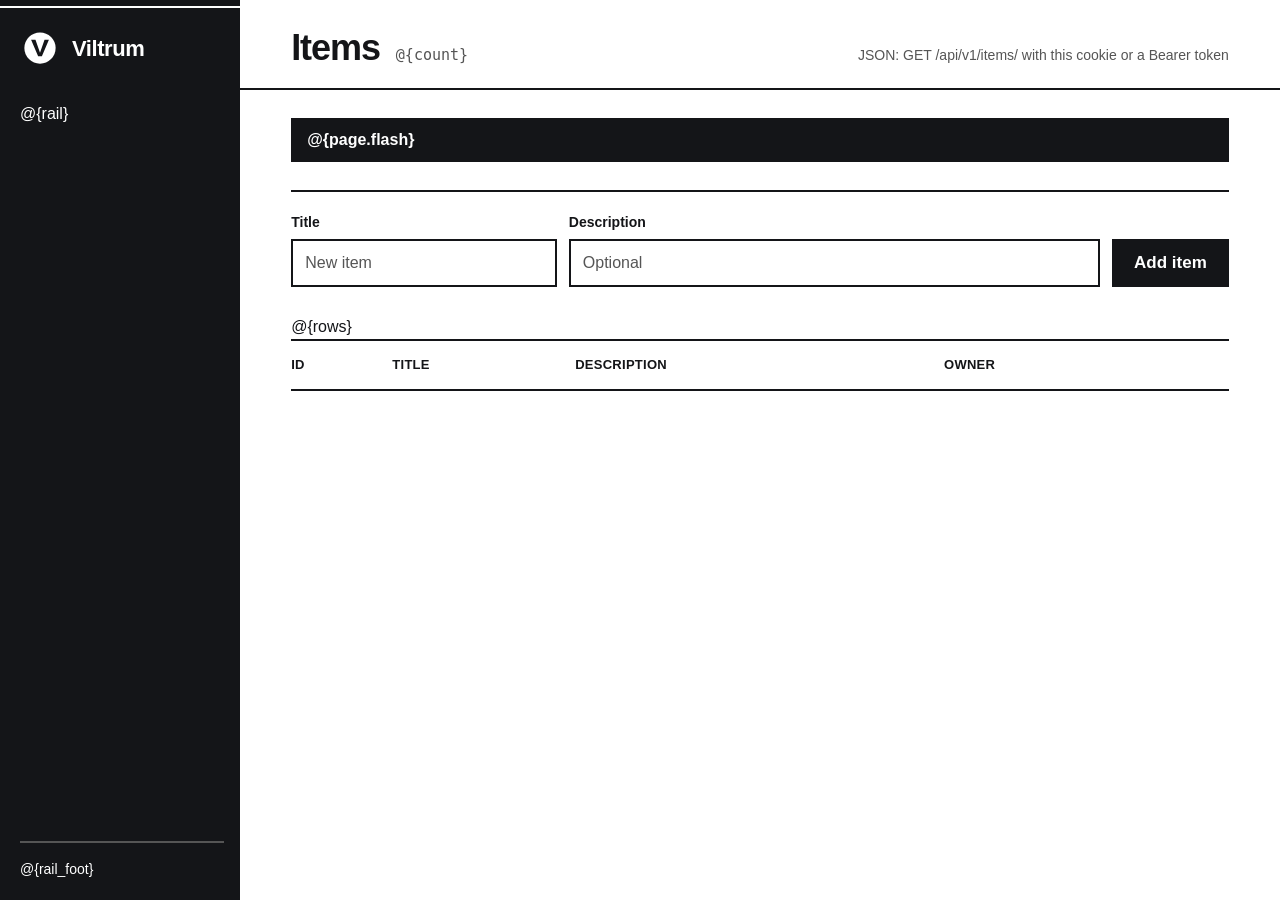
==== commit 02c18b3a: "feat: a softer graphite black, and pages that run live - Black is now graphite #141518 instead of #0" ====
--- a/templates/items.html
+++ b/templates/items.html
@@ -40,5 +40,6 @@
       </div>
     </main>
   </div>
+  <script src="/static/live.js" defer></script>
 </body>
 </html>
--- a/static/style.css
+++ b/static/style.css
@@ -1,6 +1,6 @@
 /* Viltrum signage: the logo's black and white, square corners, solid rules. */
 :root {
-  --ink: #000;
+  --ink: #141518;
   --paper: #fff;
   --mute: #555;
   --mute-dark: #a3a3a3;
@@ -436,17 +436,30 @@
 
 /* 900ms over four gaps: the rider reaches stop i at i * 225ms, when it lights. */
 .line.go .rider {
-  animation: ride 900ms linear forwards;
+  animation:
+    ride 900ms linear forwards,
+    depart 500ms cubic-bezier(0.16, 1, 0.3, 1) 3200ms forwards;
 }
 
 .line.go .stop {
-  animation: lit 1ms linear forwards;
-  animation-delay: calc(var(--i) * 225ms);
+  animation:
+    lit 1ms linear calc(var(--i) * 225ms) forwards,
+    unlit 700ms ease-out calc(3200ms + var(--i) * 60ms) forwards;
 }
 
 @keyframes ride {
   0% { opacity: 1; transform: translateX(0); }
   100% { opacity: 1; transform: translateX(calc(100% * (var(--stops) - 1) / var(--stops))); }
+}
+
+@keyframes depart {
+  from { opacity: 1; transform: translateX(calc(100% * (var(--stops) - 1) / var(--stops))); }
+  to { opacity: 0; transform: translateX(calc(100% * (var(--stops) - 1) / var(--stops) + 1.5rem)); }
+}
+
+@keyframes unlit {
+  from { background: var(--ink); }
+  to { background: var(--paper); }
 }
 
 @keyframes lit {
@@ -463,6 +476,33 @@
   background: var(--ink);
   color: var(--paper);
   font-size: 1.25rem;
+}
+
+.strip .live {
+  display: inline-flex;
+  align-items: center;
+  gap: 0.5rem;
+  color: var(--paper);
+  font-weight: 700;
+}
+
+.pulse {
+  display: inline-block;
+  flex: none;
+  width: 0.625rem;
+  height: 0.625rem;
+  border-radius: 50%;
+  background: var(--paper);
+  opacity: 0.55;
+}
+
+.pulse.beat {
+  animation: beat 1400ms cubic-bezier(0.16, 1, 0.3, 1);
+}
+
+@keyframes beat {
+  from { opacity: 1; transform: scale(1.9); }
+  to { opacity: 0.55; transform: scale(1); }
 }
 
 .strip span {
@@ -688,6 +728,24 @@
   padding-top: 1rem;
   border-top: 2px solid var(--mute);
   font-size: 0.875rem;
+}
+
+.rail-foot .status {
+  color: var(--mute-dark);
+  font-size: 0.8125rem;
+  line-height: 1.7;
+}
+
+.rail-foot .status .pulse {
+  margin-right: 0.5rem;
+  vertical-align: 0.0625rem;
+}
+
+.rail-foot .status b {
+  color: var(--paper);
+  font-family: var(--mono);
+  font-weight: 700;
+  font-variant-numeric: tabular-nums;
 }
 
 .rail-foot .who {
@@ -1206,7 +1264,8 @@
     gap: 1rem;
   }
 
-  .rail-foot .who {
+  .rail-foot .who,
+  .rail-foot .status {
     display: none;
   }
 
@@ -1486,11 +1545,12 @@
     transition: none !important;
   }
 
-  .line.go .rider {
+  .line.go .rider,
+  .pulse.beat {
     animation: none;
   }
 
   .line.go .stop {
-    animation-delay: 0ms;
-  }
-}
+    animation: lit 1ms linear forwards;
+  }
+}
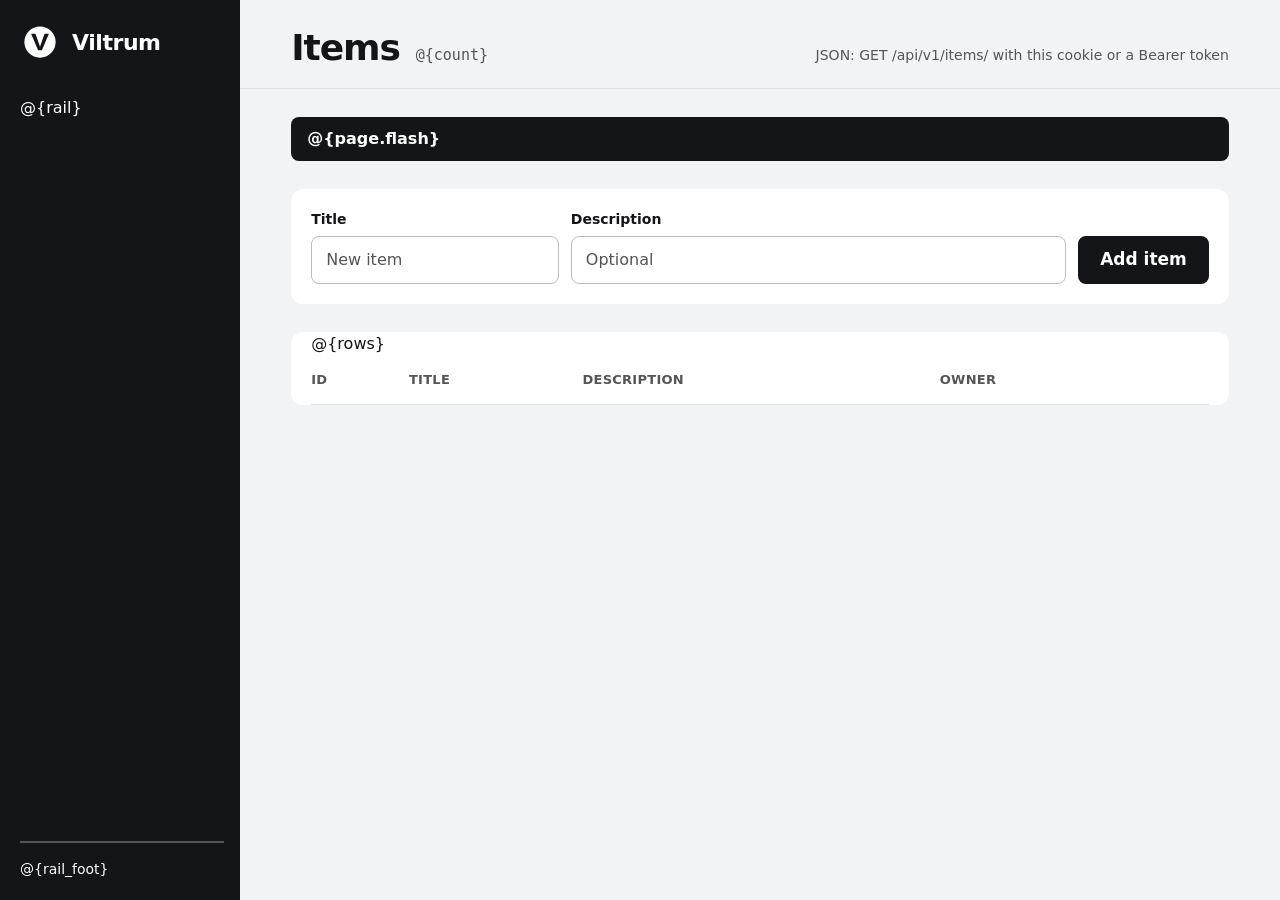
==== commit 01bdbe7b: "feat: a softer landing with a live request log, and the platform's UI font - Softer: a soft gray fie" ====
--- a/templates/items.html
+++ b/templates/items.html
@@ -5,7 +5,7 @@
   <meta name="viewport" content="width=device-width, initial-scale=1, viewport-fit=cover" />
   <title>@{page.title} · Viltrum dashboard</title>
   <link rel="icon" href="/static/logo.svg" type="image/svg+xml" />
-  <link rel="stylesheet" href="/static/style.css" />
+  <link rel="stylesheet" href="/static/style.css?v=5" />
 </head>
 <body class="app">
   <aside class="rail">
@@ -40,6 +40,6 @@
       </div>
     </main>
   </div>
-  <script src="/static/live.js" defer></script>
+  <script src="/static/live.js?v=5" defer></script>
 </body>
 </html>
--- a/static/style.css
+++ b/static/style.css
@@ -1,4 +1,5 @@
-/* Viltrum signage: the logo's black and white, square corners, solid rules. */
+/* Viltrum: the logo's graphite and white on a soft field. Rounded where hands
+   touch, hairlines where the eye reads, one heavy line for the route. */
 :root {
   --ink: #141518;
   --paper: #fff;
@@ -6,7 +7,17 @@
   --mute-dark: #a3a3a3;
   --hair: #d6d6d6;
   --wash: #f2f2f2;
-  --sans: "Helvetica Neue", Helvetica, "Nimbus Sans", Arial, sans-serif;
+  --field: #f2f3f5;
+  --line: #dfe1e5;
+  --control-line: #b9bcc2;
+  --line-dark: #2a2c31;
+  --radius: 12px;
+  --radius-sm: 8px;
+  /* The platform's UI face: Segoe UI on Windows, SF on Apple, Roboto or the
+     desktop face on Linux. Nothing is downloaded. */
+  --sans: system-ui, -apple-system, "Segoe UI", Roboto, "Helvetica Neue", Arial, sans-serif;
+  --display: "Segoe UI Variable Display", "SF Pro Display", system-ui, -apple-system, "Segoe UI",
+    Roboto, "Helvetica Neue", Arial, sans-serif;
   --mono: ui-monospace, "SF Mono", "Cascadia Mono", Menlo, Consolas, monospace;
   --max: 96rem;
   /* Fluid on small screens; on wide ones it centers a --max column (percent
@@ -33,7 +44,7 @@
   margin: 0;
   font-family: var(--sans);
   color: var(--ink);
-  background: var(--paper);
+  background: var(--field);
   line-height: 1.5;
 }
 
@@ -64,6 +75,7 @@
 h2,
 h3 {
   margin: 0;
+  font-family: var(--display);
   font-weight: 700;
   letter-spacing: -0.02em;
   line-height: 1.1;
@@ -120,11 +132,11 @@
   min-height: 3rem;
   padding: 0 1.25rem;
   border: 2px solid var(--ink);
-  border-radius: 0;
+  border-radius: var(--radius-sm);
   background: var(--ink);
   color: var(--paper);
   font: inherit;
-  font-weight: 700;
+  font-weight: 600;
   font-size: 1.0625rem;
   text-decoration: none;
   cursor: pointer;
@@ -170,9 +182,9 @@
   font: inherit;
   color: var(--ink);
   background: var(--paper);
-  border: 2px solid var(--ink);
-  border-radius: 0;
-  padding: 0 0.75rem;
+  border: 1px solid var(--control-line);
+  border-radius: var(--radius-sm);
+  padding: 0 0.875rem;
   min-height: 3rem;
   width: 100%;
 }
@@ -190,6 +202,7 @@
 input:focus-visible,
 textarea:focus-visible {
   outline-offset: 0;
+  border-color: var(--ink);
 }
 
 .field {
@@ -209,21 +222,19 @@
   align-items: center;
   gap: 2rem;
   padding: 0 var(--gutter);
-  min-height: 6.5rem;
+  min-height: 5rem;
   background: var(--ink);
   color: var(--paper);
-  border-top: 6px solid var(--ink);
-  box-shadow: inset 0 2px 0 var(--paper);
 }
 
 .band .brand {
-  font-size: 2rem;
-  gap: 1rem;
+  font-size: 1.5rem;
+  gap: 0.875rem;
 }
 
 .band .brand img {
-  width: 3.5rem;
-  height: 3.5rem;
+  width: 2.75rem;
+  height: 2.75rem;
 }
 
 .band-nav {
@@ -241,26 +252,124 @@
 }
 
 .first {
-  min-height: calc(100svh - 6.5rem);
+  min-height: calc(100svh - 5rem);
   display: grid;
   grid-template-columns: minmax(0, 1fr);
   grid-template-rows: 1fr auto auto;
 }
 
 .hero {
-  padding: clamp(2rem, 4vh, 4.5rem) var(--gutter) clamp(1.5rem, 3vh, 3rem);
+  padding: clamp(1.5rem, 3.5vh, 4rem) var(--gutter) clamp(1.25rem, 2.5vh, 2.5rem);
   display: grid;
   grid-template-columns: minmax(0, 1fr);
   align-content: center;
-  gap: 1.5rem;
+  align-items: center;
+  gap: 2rem clamp(2rem, 5vw, 5rem);
+}
+
+.hero-copy {
+  display: grid;
+  grid-template-columns: minmax(0, 1fr);
+  gap: 1.25rem;
+  min-width: 0;
 }
 
 .hero h1 {
   /* Sized by width and height, so the first viewport holds on short and tall screens. */
-  font-size: clamp(2.5rem, min(6vw, 9.5vh), 7.5rem);
-  letter-spacing: -0.04em;
-  line-height: 0.95;
-  font-weight: 800;
+  font-size: clamp(2.25rem, min(4.6vw, 8vh), 6rem);
+  letter-spacing: -0.035em;
+  line-height: 1;
+  max-width: 13em;
+}
+
+@media (min-width: 1100px) {
+  .hero {
+    grid-template-columns: minmax(0, 1.15fr) minmax(24rem, 0.85fr);
+  }
+}
+
+/* The live request log: what this server answered, and how long it took inside. */
+.wire {
+  min-width: 0;
+  display: grid;
+  gap: 0.75rem;
+  padding: 1.25rem 1.5rem 0.75rem;
+  background: var(--ink);
+  color: var(--paper);
+  border-radius: var(--radius);
+}
+
+.wire-head {
+  display: flex;
+  flex-wrap: wrap;
+  align-items: baseline;
+  justify-content: space-between;
+  gap: 0.25rem 1rem;
+}
+
+.wire-head h2 {
+  display: inline-flex;
+  align-items: center;
+  gap: 0.625rem;
+  font-size: 1rem;
+  letter-spacing: 0;
+}
+
+.wire-note {
+  color: var(--mute-dark);
+  font-size: 0.8125rem;
+}
+
+.wire-rows {
+  margin: 0;
+  padding: 0;
+  list-style: none;
+  font-family: var(--mono);
+  font-size: 0.875rem;
+  font-variant-numeric: tabular-nums;
+}
+
+.wire-rows li {
+  display: grid;
+  grid-template-columns: 4.25rem minmax(0, 1fr) 2.75rem 5.5rem;
+  gap: 0.75rem;
+  align-items: baseline;
+  padding: 0.5rem 0;
+  border-top: 1px solid var(--line-dark);
+}
+
+.wire-rows .m {
+  font-weight: 700;
+}
+
+.wire-rows .r {
+  overflow: hidden;
+  text-overflow: ellipsis;
+  white-space: nowrap;
+}
+
+.wire-rows .s,
+.wire-rows .t {
+  color: var(--mute-dark);
+  text-align: right;
+}
+
+.wire-rows li.fresh {
+  animation: arrive 420ms cubic-bezier(0.16, 1, 0.3, 1);
+}
+
+.wire-rows li.fresh .r {
+  color: var(--paper);
+}
+
+.wire-empty {
+  color: var(--mute-dark);
+  font-family: var(--sans);
+}
+
+@keyframes arrive {
+  from { opacity: 0; transform: translateY(-0.5rem); }
+  to { opacity: 1; transform: none; }
 }
 
 .lede {
@@ -284,6 +393,9 @@
   display: inline-flex;
   min-width: 0;
   align-items: stretch;
+  overflow: hidden;
+  background: var(--paper);
+  border-radius: var(--radius-sm);
   border: 2px solid var(--ink);
   min-height: 3rem;
   max-width: 100%;
@@ -354,6 +466,9 @@
 .line {
   --stops: 5;
   position: relative;
+  /* The rider travels by transform; clip it so the page never widens. */
+  overflow-x: clip;
+  overflow-clip-margin: 1rem;
   display: grid;
   grid-template-columns: repeat(var(--stops), 1fr);
   margin: 0;
@@ -529,7 +644,7 @@
   display: grid;
   grid-template-columns: minmax(0, 22rem) minmax(0, 1fr);
   gap: 1.5rem clamp(2rem, 5vw, 5rem);
-  border-bottom: 2px solid var(--ink);
+  border-bottom: 1px solid var(--line);
 }
 
 .section:last-child {
@@ -575,6 +690,7 @@
   padding: 1.5rem;
   background: var(--ink);
   color: var(--paper);
+  border-radius: var(--radius);
   overflow-x: auto;
   font-family: var(--mono);
   font-size: 0.9375rem;
@@ -592,7 +708,10 @@
   margin: 0;
   display: grid;
   grid-template-columns: minmax(7.5rem, max-content) minmax(0, 1fr);
-  border-top: 2px solid var(--ink);
+  align-self: start;
+  padding: 0.25rem 1.5rem;
+  background: var(--paper);
+  border-radius: var(--radius);
 }
 
 .spec dt,
@@ -660,8 +779,6 @@
   padding: 1.25rem 1rem 1.25rem 1.25rem;
   background: var(--ink);
   color: var(--paper);
-  border-top: 6px solid var(--ink);
-  box-shadow: inset 0 2px 0 var(--paper);
   overflow-y: auto;
 }
 
@@ -780,7 +897,7 @@
   align-items: baseline;
   gap: 0.5rem 1rem;
   padding: 1.75rem var(--gutter) 1.25rem;
-  border-bottom: 2px solid var(--ink);
+  border-bottom: 1px solid var(--line);
 }
 
 .bar h1 {
@@ -816,7 +933,8 @@
   padding: 0.5rem 1rem;
   background: var(--ink);
   color: var(--paper);
-  font-weight: 700;
+  font-weight: 600;
+  border-radius: var(--radius-sm);
 }
 
 .flash:empty {
@@ -828,8 +946,9 @@
   grid-template-columns: minmax(10rem, 1fr) minmax(12rem, 2fr) auto;
   gap: 0.75rem;
   align-items: end;
-  padding-top: 1.25rem;
-  border-top: 2px solid var(--ink);
+  padding: 1.25rem;
+  background: var(--paper);
+  border-radius: var(--radius);
 }
 
 .composer .plate {
@@ -838,6 +957,9 @@
 
 .table-wrap {
   overflow-x: auto;
+  padding: 0 1.25rem;
+  background: var(--paper);
+  border-radius: var(--radius);
 }
 
 table {
@@ -859,8 +981,8 @@
   font-weight: 700;
   letter-spacing: 0.02em;
   text-transform: uppercase;
-  border-top: 2px solid var(--ink);
-  border-bottom: 2px solid var(--ink);
+  color: var(--mute);
+  border-bottom: 1px solid var(--line);
   white-space: nowrap;
 }
 
@@ -893,8 +1015,8 @@
   appearance: none;
   min-height: 2.25rem;
   padding: 0 0.875rem;
-  border: 2px solid var(--ink);
-  border-radius: 0;
+  border: 1px solid var(--control-line);
+  border-radius: var(--radius-sm);
   background: var(--paper);
   color: var(--ink);
   font: inherit;
@@ -910,8 +1032,9 @@
 
 .tag {
   display: inline-block;
-  padding: 0 0.5rem;
-  border: 2px solid var(--ink);
+  padding: 0.0625rem 0.5rem;
+  border-radius: 999px;
+  border: 1px solid var(--ink);
   font-size: 0.8125rem;
   font-weight: 700;
 }
@@ -926,7 +1049,9 @@
   display: grid;
   grid-template-columns: 8rem 1fr;
   max-width: 40rem;
-  border-top: 2px solid var(--ink);
+  padding: 0.25rem 1.5rem;
+  background: var(--paper);
+  border-radius: var(--radius);
 }
 
 .meta dt,
@@ -974,7 +1099,10 @@
 .locked {
   display: grid;
   gap: 0.75rem;
+  padding: 0 1.25rem;
   color: var(--mute);
+  background: var(--paper);
+  border-radius: var(--radius);
 }
 
 .locked th {
@@ -1083,8 +1211,8 @@
     clip-path: inset(50%);
   }
 
-  .table-wrap table {
-    border-top: 2px solid var(--ink);
+  .table-wrap tr:last-child {
+    border-bottom: 0;
   }
 
   .table-wrap tr {
@@ -1156,6 +1284,10 @@
     display: none;
   }
 
+  .band > form {
+    margin-left: auto;
+  }
+
   .band .plate {
     margin-left: auto;
     padding: 0 0.875rem;
@@ -1192,6 +1324,10 @@
   }
 
   .line .rider {
+    display: none;
+  }
+
+  .wire-rows li:nth-child(n + 6) {
     display: none;
   }
 
@@ -1233,8 +1369,7 @@
     gap: 0;
     padding: 0 env(safe-area-inset-right) env(safe-area-inset-bottom) env(safe-area-inset-left);
     background: var(--ink);
-    border-top: 6px solid var(--ink);
-    box-shadow: inset 0 2px 0 var(--paper);
+    border-top: 1px solid var(--line-dark);
   }
 
   .rail-link {
@@ -1305,6 +1440,18 @@
 
   .actions .plate {
     justify-content: space-between;
+  }
+
+  .wire {
+    padding: 1rem 1rem 0.5rem;
+  }
+
+  .wire-rows li {
+    grid-template-columns: 3.25rem minmax(0, 1fr) 4.75rem;
+  }
+
+  .wire-rows .s {
+    display: none;
   }
 
   /* The spec list reads as term over description. */
@@ -1401,6 +1548,10 @@
 
   html {
     font-size: 11pt;
+  }
+
+  body {
+    background: var(--paper);
   }
 
   .band,
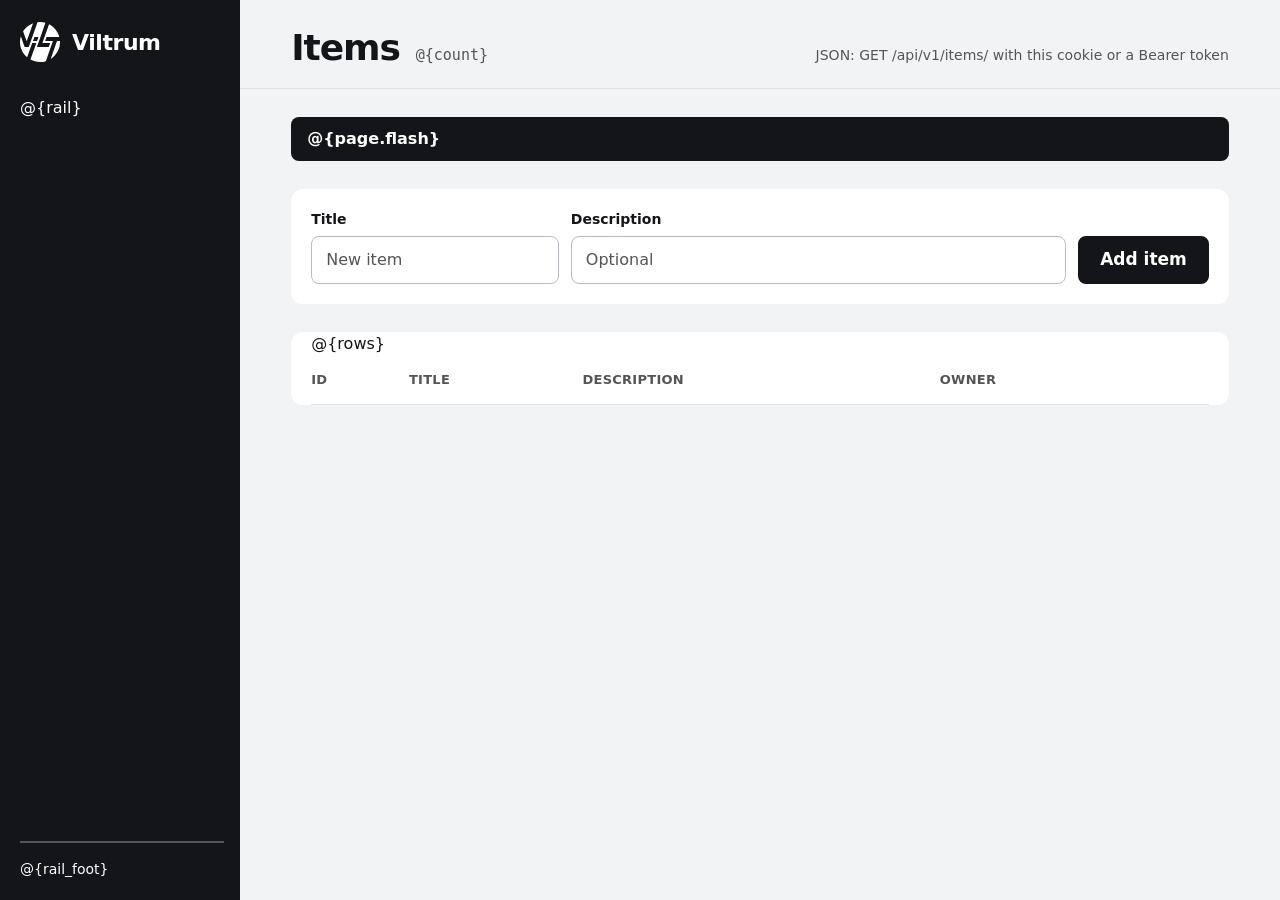
==== commit b3d974f4: "feat: the new Viltrum logo celaldursunduz's mark from viltrum/assets: the white variant on the graph" ====
--- a/templates/items.html
+++ b/templates/items.html
@@ -4,12 +4,12 @@
   <meta charset="utf-8" />
   <meta name="viewport" content="width=device-width, initial-scale=1, viewport-fit=cover" />
   <title>@{page.title} · Viltrum dashboard</title>
-  <link rel="icon" href="/static/logo.svg" type="image/svg+xml" />
+  <link rel="icon" href="/static/favicon.svg" type="image/svg+xml" />
   <link rel="stylesheet" href="/static/style.css?v=5" />
 </head>
 <body class="app">
   <aside class="rail">
-    <a class="brand" href="/"><img src="/static/logo.svg" alt="" width="40" height="40" />Viltrum</a>
+    <a class="brand" href="/"><img src="/static/logo-white.svg" alt="" width="40" height="40" />Viltrum</a>
     <nav class="rail-nav" aria-label="Dashboard">@{rail}</nav>
     <div class="rail-foot">@{rail_foot}</div>
   </aside>
